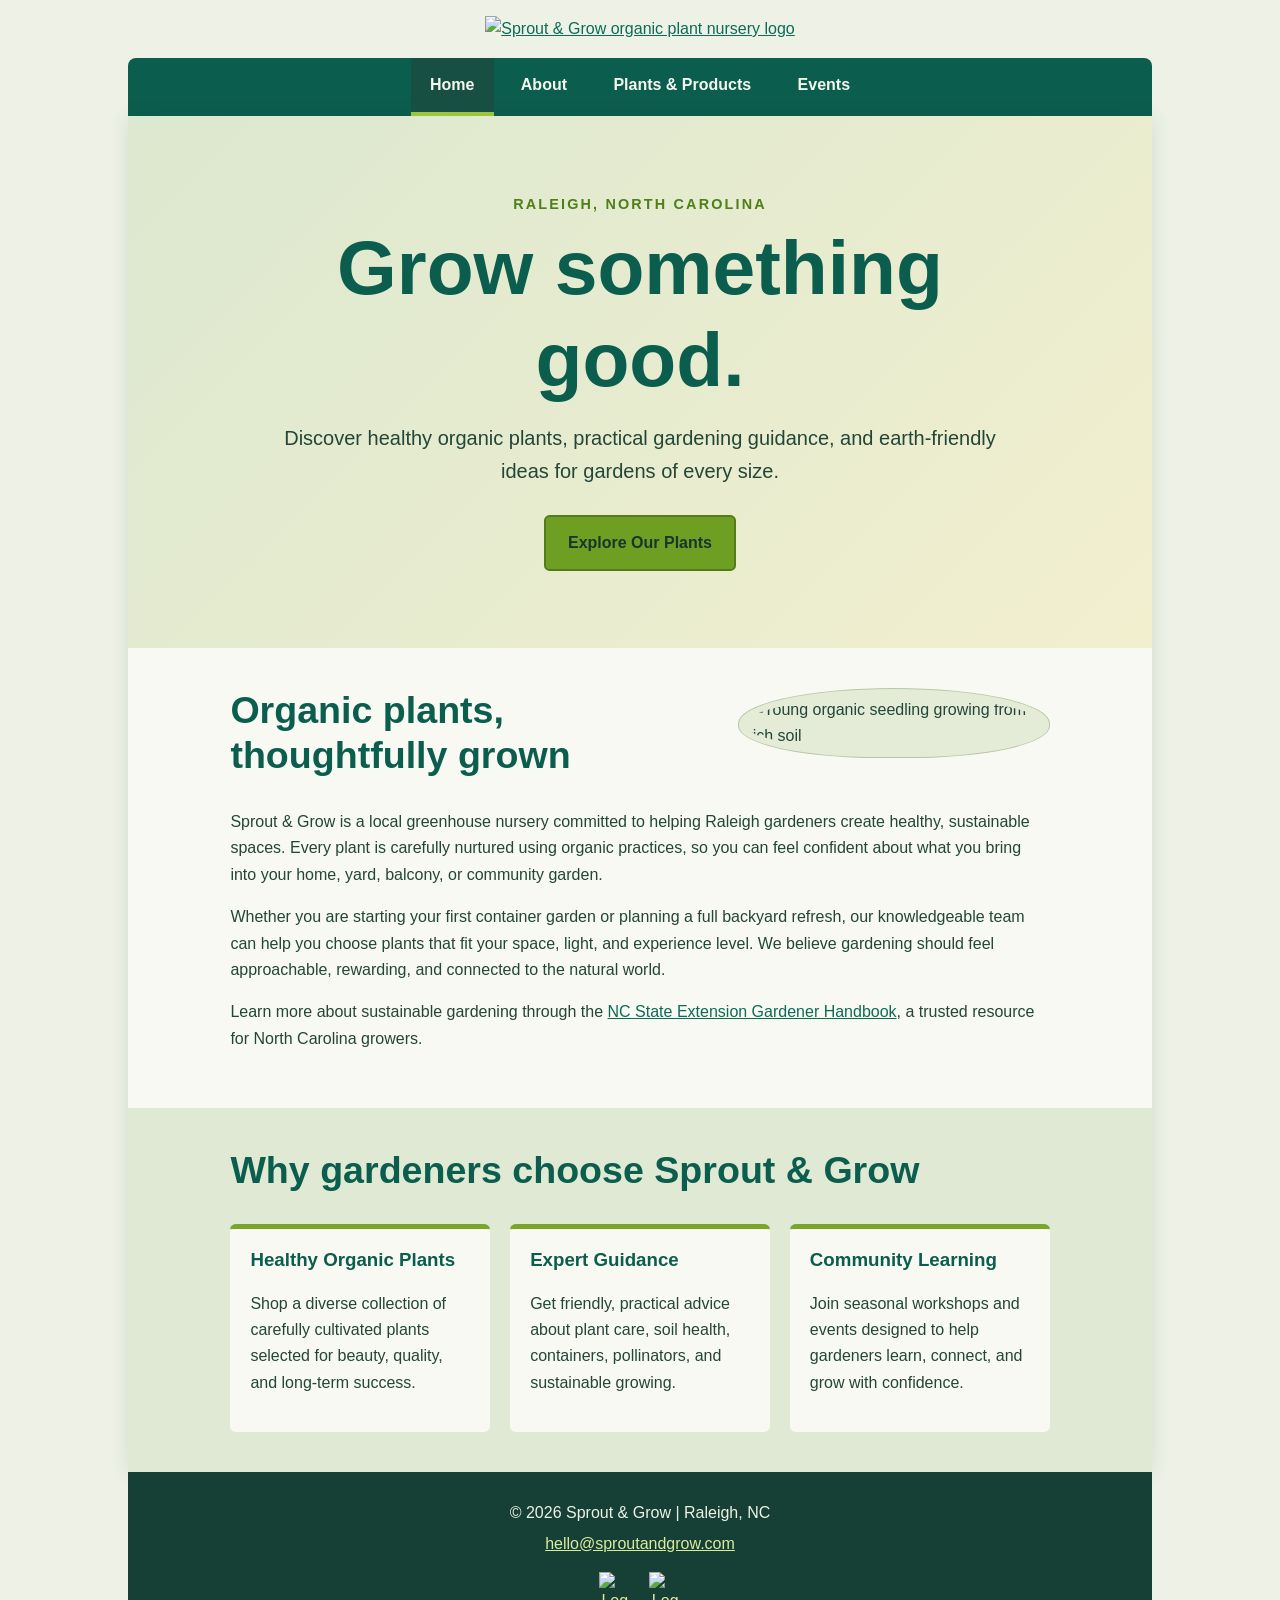
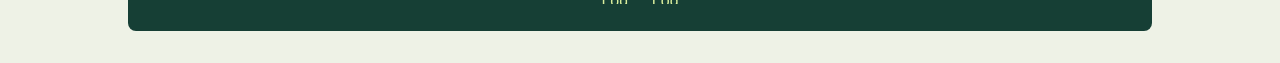
==== index.html @ 61859e87 "Add files via upload" ====
<!DOCTYPE html>
<html lang="en">
<head>
    <meta charset="UTF-8">
    <meta name="viewport" content="width=device-width, initial-scale=1.0">
    <meta name="description" content="Sprout & Grow provides organic plants, sustainable gardening resources, and community workshops in Raleigh, North Carolina.">
    <title>Sprout & Grow | Organic Plants in Raleigh, NC</title>
    <link rel="stylesheet" href="styles.css">
</head>
<body>
    <!-- Site header with logo and primary navigation: identical markup on every page for consistency -->
    <header class="site-header">
        <a class="logo-link" href="index.html" aria-label="Sprout & Grow home page">
            <img class="site-logo" src="sprout-grow-logo.png" alt="Sprout & Grow organic plant nursery logo">
        </a>

        <nav aria-label="Primary navigation">
            <ul class="nav-list">
                <li><a class="current-page" href="index.html">Home</a></li>
                <li><a href="#">About</a></li>
                <li><a href="#">Plants &amp; Products</a></li>
                <li><a href="#">Events</a></li>
            </ul>
        </nav>
    </header>

    <!-- Main home-page content -->
    <main>
        <section class="hero" aria-labelledby="hero-heading">
            <p class="eyebrow">Raleigh, North Carolina</p>
            <h1 id="hero-heading">Grow something good.</h1>
            <p class="hero-copy">Discover healthy organic plants, practical gardening guidance, and earth-friendly ideas for gardens of every size.</p>
            <a class="button-link" href="#">Explore Our Plants</a>
        </section>

        <section class="welcome-section" aria-labelledby="welcome-heading">
            <img class="feature-image" src="organic-seedling.svg" alt="Young organic seedling growing from rich soil">
            <h2 id="welcome-heading">Organic plants, thoughtfully grown</h2>
            <p>Sprout &amp; Grow is a local greenhouse nursery committed to helping Raleigh gardeners create healthy, sustainable spaces. Every plant is carefully nurtured using organic practices, so you can feel confident about what you bring into your home, yard, balcony, or community garden.</p>
            <p>Whether you are starting your first container garden or planning a full backyard refresh, our knowledgeable team can help you choose plants that fit your space, light, and experience level. We believe gardening should feel approachable, rewarding, and connected to the natural world.</p>
            <p>Learn more about sustainable gardening through the <a href="https://content.ces.ncsu.edu/extension-gardener-handbook" target="_blank" rel="noopener noreferrer">NC State Extension Gardener Handbook</a>, a trusted resource for North Carolina growers.</p>
        </section>

        <section class="highlights" aria-labelledby="highlights-heading">
            <h2 id="highlights-heading">Why gardeners choose Sprout &amp; Grow</h2>
            <div class="highlight-grid">
                <article>
                    <h3>Healthy Organic Plants</h3>
                    <p>Shop a diverse collection of carefully cultivated plants selected for beauty, quality, and long-term success.</p>
                </article>
                <article>
                    <h3>Expert Guidance</h3>
                    <p>Get friendly, practical advice about plant care, soil health, containers, pollinators, and sustainable growing.</p>
                </article>
                <article>
                    <h3>Community Learning</h3>
                    <p>Join seasonal workshops and events designed to help gardeners learn, connect, and grow with confidence.</p>
                </article>
            </div>
        </section>
    </main>

    <!-- Footer with contact information and social media image links: identical on every page -->
    <footer class="site-footer">
        <p>&copy; 2026 Sprout &amp; Grow | Raleigh, NC</p>
        <p><a href="mailto:hello@sproutandgrow.com">hello@sproutandgrow.com</a></p>
        <div class="social-links" aria-label="Social media links">
            <a href="https://www.facebook.com/login/" target="_blank" rel="noopener noreferrer">
                <img src="facebook.svg" alt="Log in to Facebook">
            </a>
            <a href="https://x.com/i/flow/login" target="_blank" rel="noopener noreferrer">
                <img src="x.svg" alt="Log in to X">
            </a>
        </div>
    </footer>
</body>
</html>
---- styles.css ----
/*
    Sprout & Grow home page styles
    WEB 140 Project Checkpoint 1
*/

/* Basic page setup */
* {
    box-sizing: border-box;
}

html {
    font-size: 100%;
}

body {
    margin: 0;
    background-color: #eef2e6;
    color: #234638;
    font-family: Arial, Helvetica, sans-serif;
    line-height: 1.65;
}

img {
    max-width: 100%;
    height: auto;
}

a {
    color: #0b6b57;
}

a:hover,
a:focus {
    color: #4f7f17;
}

/* Header and navigation */
.site-header {
    width: 80%;
    margin: 0 auto;
    padding: 1rem 0 0;
    text-align: center;
}

.logo-link {
    display: inline-block;
}

.site-logo {
    width: 65%;
    max-width: 524px;
    min-width: 250px;
}

.nav-list {
    display: flex;
    justify-content: center;
    flex-wrap: wrap;
    gap: 0.5rem;
    margin: 1rem 0 0;
    padding: 0;
    list-style: none;
    background-color: #0b5d4d;
    border-radius: 0.5rem 0.5rem 0 0;
}

.nav-list a {
    display: block;
    padding: 0.85rem 1.2rem;
    color: #f5f7ef;
    font-weight: bold;
    text-decoration: none;
    border-bottom: 4px solid transparent;
}

.nav-list a:hover,
.nav-list a:focus,
.nav-list a.current-page {
    background-color: #174f43;
    border-bottom-color: #9ac53d;
}

/* Main content and hero */
main {
    width: 80%;
    margin: 0 auto;
    background-color: #f8f9f3;
    box-shadow: 0 0 18px rgba(24, 65, 51, 0.12);
}

.hero {
    padding: clamp(2rem, 6vw, 5rem) 10%;
    text-align: center;
    background: linear-gradient(135deg, #dce8cf, #f2efcf);
}

.eyebrow {
    margin: 0;
    color: #4f7f17;
    font-size: 0.9rem;
    font-weight: bold;
    letter-spacing: 0.15em;
    text-transform: uppercase;
}

h1,
h2,
h3 {
    color: #0b5d4d;
    line-height: 1.2;
}

h1 {
    margin: 0.3rem 0 1rem;
    font-size: clamp(2.2rem, 6vw, 4.8rem);
}

.hero-copy {
    max-width: 720px;
    margin: 0 auto 1.7rem;
    font-size: clamp(1rem, 2vw, 1.25rem);
}

.button-link {
    display: inline-block;
    padding: 0.8rem 1.4rem;
    background-color: #6f9f22;
    color: #17372d;
    font-weight: bold;
    text-decoration: none;
    border: 2px solid #547b18;
    border-radius: 0.35rem;
}

.button-link:hover,
.button-link:focus {
    background-color: #86b732;
    color: #17372d;
}

/* Welcome section with required floated image */
.welcome-section,
.highlights {
    padding: 2.5rem 10%;
}

.welcome-section::after {
    display: block;
    clear: both;
    content: "";
}

.feature-image {
    float: right;
    width: 38%;
    max-width: 400px;
    margin: 0 0 1rem 2rem;
    padding: 0.5rem;
    background-color: #e4ecd8;
    border: 1px solid #b8c8a7;
    border-radius: 50% 50% 45% 45%;
}

.welcome-section h2,
.highlights h2 {
    margin-top: 0;
    font-size: clamp(1.6rem, 3vw, 2.35rem);
}

/* Feature cards */
.highlights {
    background-color: #dfe9d3;
}

.highlight-grid {
    display: grid;
    grid-template-columns: repeat(auto-fit, minmax(210px, 1fr));
    gap: 1.25rem;
}

.highlight-grid article {
    padding: 1.25rem;
    background-color: #f8f9f3;
    border-top: 5px solid #79a629;
    border-radius: 0.35rem;
}

.highlight-grid h3 {
    margin-top: 0;
}

/* Footer and social links */
.site-footer {
    width: 80%;
    margin: 0 auto 2rem;
    padding: 1.5rem 10%;
    text-align: center;
    background-color: #163f35;
    color: #eef2e6;
    border-radius: 0 0 0.5rem 0.5rem;
}

.site-footer p {
    margin: 0.25rem 0;
}

.site-footer a {
    color: #d9ed9c;
}

.social-links {
    display: flex;
    justify-content: center;
    gap: 0.75rem;
    margin-top: 0.75rem;
}

.social-links img {
    width: 32px;
    height: 32px;
}

.social-links a {
    display: inline-flex;
    padding: 0.2rem;
    border-radius: 0.25rem;
}

.social-links a:hover,
.social-links a:focus {
    background-color: #eef2e6;
}

/* Interior-page hero band (About, Products, Events, Register) */
.page-hero {
    padding: clamp(1.75rem, 5vw, 3.5rem) 10%;
    text-align: center;
    background: linear-gradient(135deg, #dce8cf, #f2efcf);
}

.page-hero h1 {
    margin: 0.3rem 0 0;
    font-size: clamp(1.9rem, 5vw, 3.2rem);
}

/* Generic content section used on interior pages, mirrors .welcome-section */
.content-section {
    padding: 2.5rem 10%;
}

.content-section::after {
    display: block;
    clear: both;
    content: "";
}

.content-section h2 {
    margin-top: 0;
    font-size: clamp(1.5rem, 3vw, 2.1rem);
}

/* Lists used on About, Products, and Events pages */
.value-list,
.care-list,
.event-list {
    max-width: 720px;
    margin: 0 auto;
    padding-left: 1.4rem;
    text-align: left;
}

.value-list li,
.care-list li,
.event-list li {
    margin-bottom: 0.75rem;
}

/* Registration form */
.register-form {
    max-width: 500px;
    margin: 1.5rem auto 0;
    text-align: left;
}

.form-row {
    margin-bottom: 1rem;
}

.form-row label {
    display: block;
    margin-bottom: 0.35rem;
    font-weight: bold;
    color: #0b5d4d;
}

.form-row input,
.form-row select,
.form-row textarea {
    width: 100%;
    padding: 0.6rem;
    border: 1px solid #b8c8a7;
    border-radius: 0.3rem;
    font-family: inherit;
    font-size: 1rem;
    background-color: #f8f9f3;
    color: #234638;
}

.form-row input:focus,
.form-row select:focus,
.form-row textarea:focus {
    outline: 2px solid #6f9f22;
}

/* Small-screen adjustments keep the layout fluid and readable */
@media (max-width: 700px) {
    .site-header,
    main,
    .site-footer {
        width: 90%;
    }

    .site-logo {
        width: 90%;
        min-width: 0;
    }

    .nav-list {
        gap: 0;
    }

    .nav-list li {
        flex: 1 1 50%;
    }

    .feature-image {
        float: none;
        display: block;
        width: 70%;
        margin: 0 auto 1.5rem;
    }
}
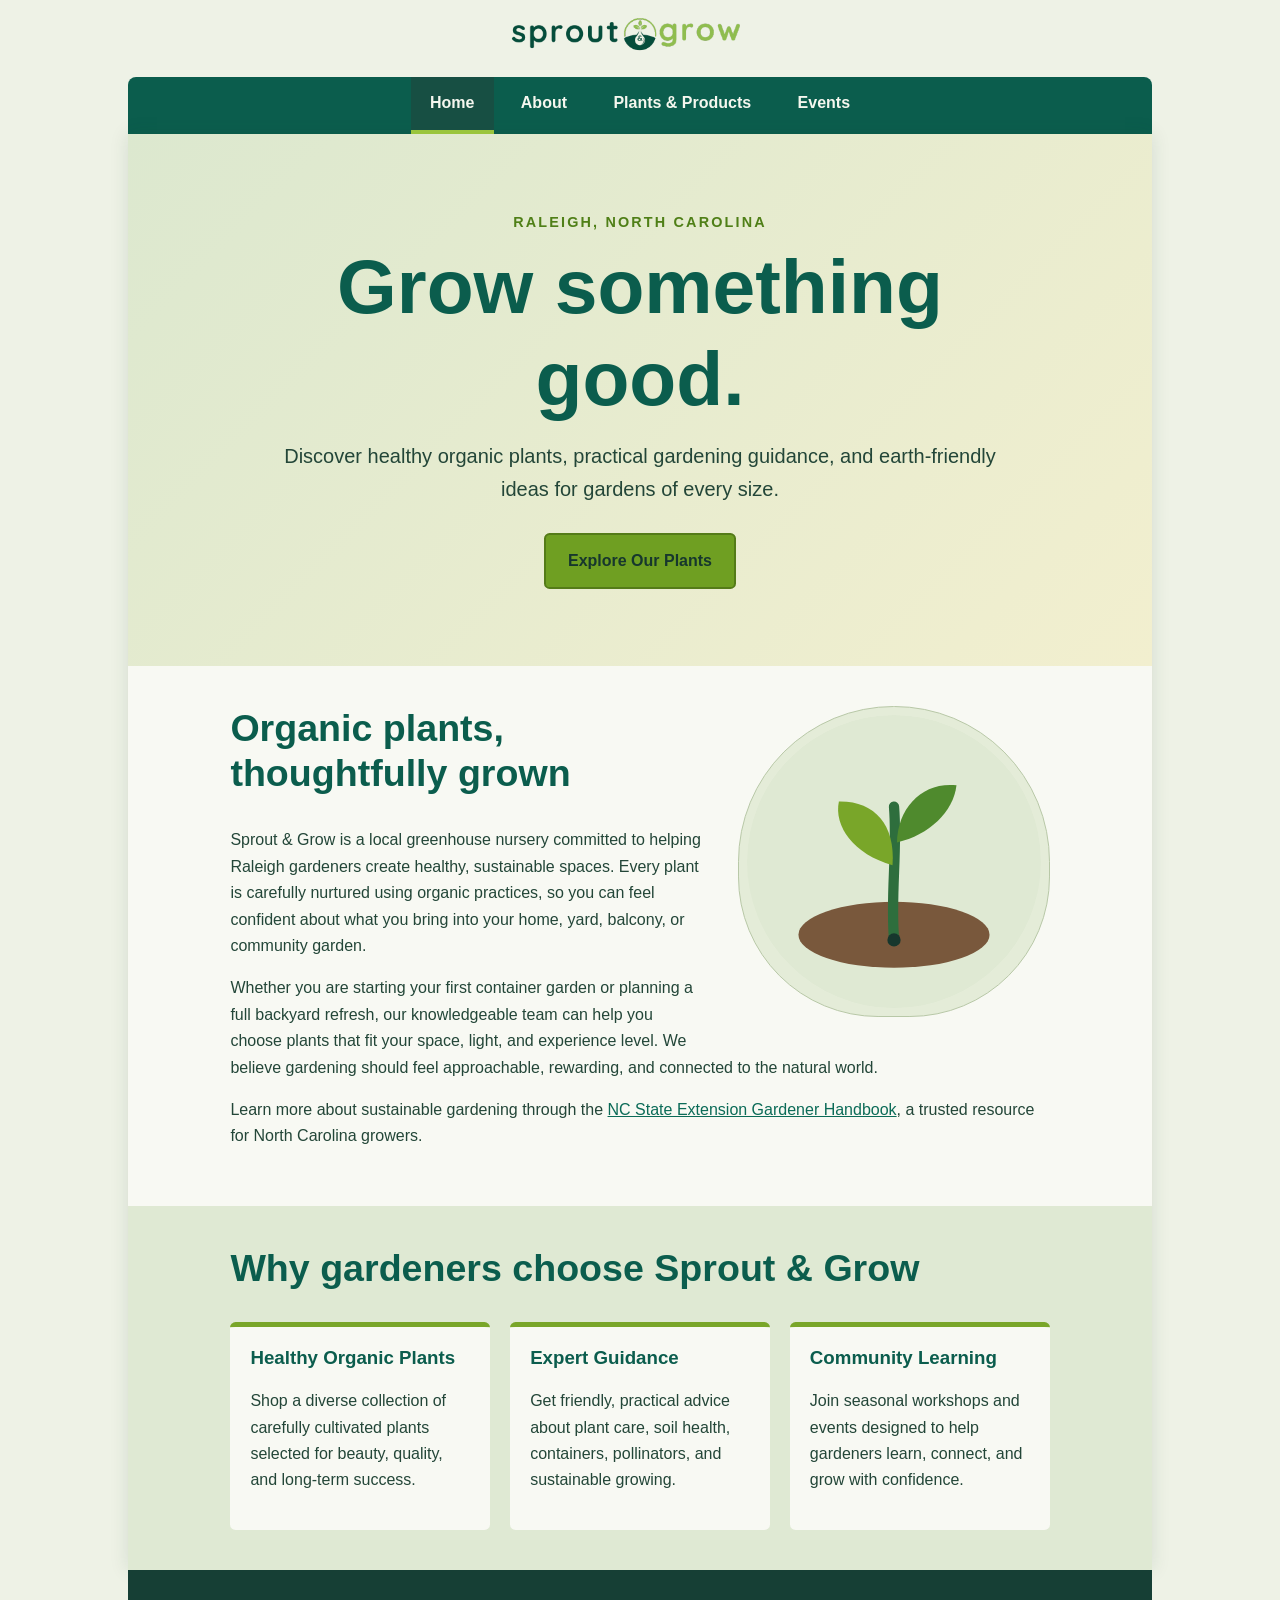
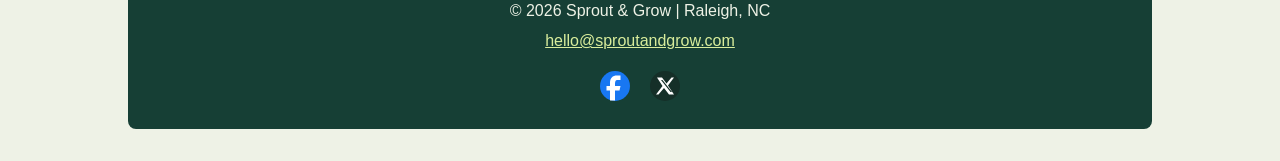
==== commit ece295cb: "Add files via upload" ====
--- a/index.html
+++ b/index.html
@@ -64,7 +64,7 @@
     <footer class="site-footer">
         <p>&copy; 2026 Sprout &amp; Grow | Raleigh, NC</p>
         <p><a href="mailto:hello@sproutandgrow.com">hello@sproutandgrow.com</a></p>
-        <div class="social-links" aria-label="Social media links">
+        <div class="social-links" role="group" aria-label="Social media links">
             <a href="https://www.facebook.com/login/" target="_blank" rel="noopener noreferrer">
                 <img src="facebook.svg" alt="Log in to Facebook">
             </a>
